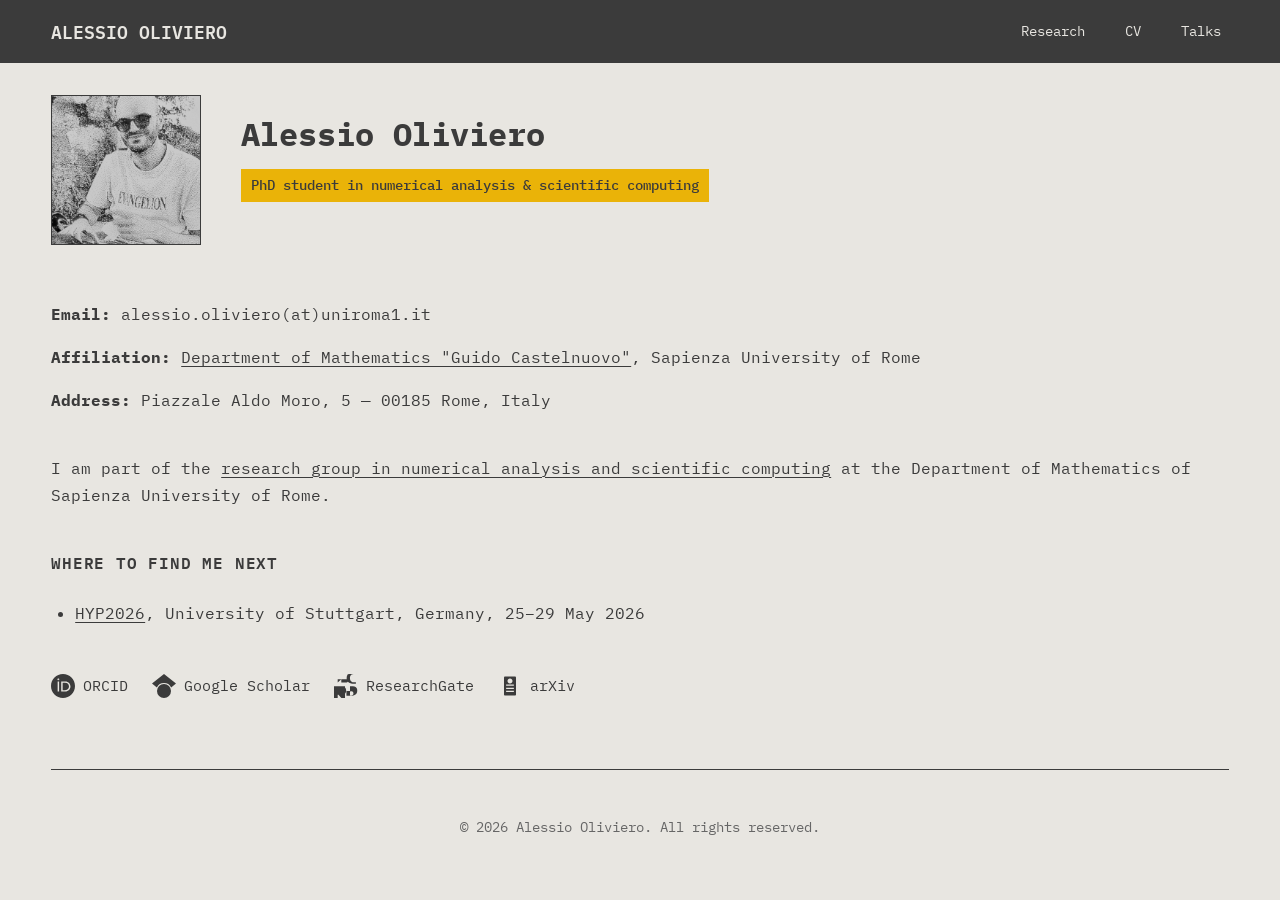
==== index.html @ b63347f8 "Initial upload" ====
<!DOCTYPE html>
<html lang="en">

<head>
    <meta charset="UTF-8">
    <meta name="viewport" content="width=device-width, initial-scale=1.0">
    <title>Alessio Oliviero - Home</title>
    <meta name="description" content="Personal website of Alessio Oliviero.">
    <link rel="stylesheet" href="style.css">
</head>

<body class="home">
    <nav>
        <a href="index.html" class="site-title">Alessio Oliviero</a>
        <div class="nav-links">
            <a href="research.html">Research</a>
            <a href="cv.html">CV</a>
            <a href="talks.html">Talks</a>
        </div>
    </nav>

    <div class="container">
        <header class="header-container">
            <img id="profile-photo" src="io.jpg" alt="Alessio Oliviero">
            <div>
                <h1 class="page-title">Alessio Oliviero</h1>
                <p class="subtitle">PhD student in numerical analysis & scientific computing</p>
            </div>
        </header>

        <section>
            <p><strong>Email:</strong> alessio.oliviero(at)uniroma1.it</p>
            <p><strong>Affiliation:</strong> <a href="https://www.mat.uniroma1.it/" target="_blank">Department of
                    Mathematics "Guido Castelnuovo"</a>, Sapienza University of Rome</p>
            <p><strong>Address:</strong> Piazzale Aldo Moro, 5 &mdash; 00185 Rome, Italy</p>
        </section>

        <section>
            <p>I am part of the <a href="https://sites.google.com/uniroma1.it/an-sc-research-group/home"
                    target="_blank">research group in numerical analysis and scientific computing</a> at the Department
                of Mathematics of Sapienza University of Rome.</p>
        </section>

        <section>
            <h2 class="section-heading">Where to find me next</h2>
            <ul>
                <li><a href="https://www.hyp2026.uni-stuttgart.de/" target="_blank">HYP2026</a>, University of
                    Stuttgart, Germany, 25&ndash;29 May 2026</li>
            </ul>
        </section>

        <section class="social-links">
            <a href="https://orcid.org/0009-0003-2603-6431" title="ORCID" target="_blank">
                <svg width="24" height="24" viewBox="0 0 24 24" fill="currentColor" xmlns="http://www.w3.org/2000/svg">
                    <path
                        d="M12 0C5.372 0 0 5.372 0 12c0 6.627 5.372 12 12 12 6.627 0 12-5.372 12-12C24 5.372 18.627 0 12 0zM7.369 4.378c.525 0 .947.431.947.947s-.422.947-.947.947a.95.95 0 0 1-.947-.947c0-.525.422-.947.947-.947zm-.722 3.038h1.444v10.041H6.647V7.416zm3.562 0h3.9c3.712 0 5.344 2.653 5.344 5.025 0 2.578-2.016 5.025-5.325 5.025h-3.919V7.416zm1.444 1.303v7.444h2.297c3.272 0 4.022-2.484 4.022-3.722 0-2.016-1.284-3.722-4.097-3.722h-2.222z" />
                </svg>
                <span>ORCID</span>
            </a>
            <a href="https://scholar.google.it/citations?user=hSpSvKQAAAAJ&hl" title="Google Scholar" target="_blank">
                <svg width="24" height="24" viewBox="0 0 24 24" fill="currentColor" xmlns="http://www.w3.org/2000/svg">
                    <path
                        d="M12 24a7 7 0 1 1 0-14 7 7 0 0 1 0 14zm0-24L0 9.5l4.838 3.94A8 8 0 0 1 12 9a8 8 0 0 1 7.162 4.44L24 9.5 12 0z" />
                </svg>
                <span>Google Scholar</span>
            </a>
            <a href="https://www.researchgate.net/profile/Alessio-Oliviero-2" title="ResearchGate" target="_blank">
                <svg width="24" height="24" viewBox="0 0 24 24" fill="currentColor" xmlns="http://www.w3.org/2000/svg">
                    <path
                        d="M19.586 0c-.818 0-1.508.19-2.073.565-.564.377-.97.836-1.213 1.374-.249.546-.38 1.222-.38 2.028 0 1.945.722 3.257 2.147 3.923.284.137.66.223 1.124.256.467.034.908.051 1.314.051.411 0 .882-.017 1.416-.051l-.034 1.584c-.58.016-1.123.016-1.636.016-1.191 0-2.247-.09-3.15-.264-1.428-.275-2.529-.86-3.298-1.748-.771-.892-1.157-2.148-1.157-3.754 0-1.533.376-2.784 1.118-3.742C14.508.275 15.65 0 17.184 0h2.402zm-12.28 12.353H11v11.62H7.306v-5.264H3.694v5.264H0v-11.62h7.306c1.69 0 2.923.368 3.696 1.103.774.735 1.161 1.761 1.161 3.076 0 1.23-.332 2.196-.995 2.894-.664.698-1.62 1.103-2.868 1.213l3.525 3.32h-4.463l-2.91-3.287h-1.854v3.287H0V15.54h3.694v-3.187zm0-6.992h3.696c1.69 0 2.924.368 2.924 1.616 0 1.25-.956 1.624-2.26 1.624H7.306V5.361H3.694v3.24zm8.683 6.992h2.905c1.173 0 2.072.194 2.697.58.625.385 1.056.91 1.294 1.57.237.66.357 1.423.357 2.292 0 1.834-.693 3.166-2.076 3.996-1.382.83-3.294 1.246-5.733 1.246H16v-9.684zM12.44 19.46v2.368h3.364c1.176 0 2.074-.183 2.693-.547.62-.364.93-.974.93-1.832 0-.85-.315-1.458-.946-1.825-.63-.367-1.523-.55-2.677-.55h-3.364v2.386z" />
                </svg>
                <span>ResearchGate</span>
            </a>
            <a href="https://arxiv.org/search/?searchtype=author&query=Oliviero%2C+A" title="arXiv" target="_blank">
                <svg width="24" height="24" viewBox="0 0 24 24" fill="currentColor" xmlns="http://www.w3.org/2000/svg">
                    <path
                        d="M16.924 2.4H7.075C6.482 2.4 6 2.883 6 3.475v17.05c0 .592.482 1.075 1.075 1.075h9.849c.592 0 1.076-.483 1.076-1.075V3.475c0-.592-.484-1.075-1.076-1.075zm-1.05 15.688H8.125V16.85h7.75v1.238zm0-3.138H8.125v-1.237h7.75v1.237zm0-3.125H8.125v-1.238h7.75v1.238zM12 9.537c-1.378 0-2.5-1.121-2.5-2.5s1.122-2.5 2.5-2.5 2.5 1.121 2.5 2.5-1.122 2.5-2.5 2.5z" />
                </svg>
                <span>arXiv</span>
            </a>
        </section>

        <footer>
            <p>&copy; 2026 Alessio Oliviero. All rights reserved.</p>
        </footer>
    </div>
</body>

</html>
---- style.css ----
@import url('https://fonts.googleapis.com/css2?family=IBM+Plex+Mono:ital,wght@0,300;0,400;0,500;0,600;0,700;1,400&display=swap');

:root {
  --bg: #e8e6e1;
  --text: #3b3b3b;
  --accent: #eab308;
  --border: #3b3b3b;
  --muted: #666666;
}

* {
  border-radius: 0 !important;
  box-shadow: none !important;
  box-sizing: border-box;
}

body {
  font-family: 'IBM Plex Mono', monospace;
  font-weight: 400;
  background-color: var(--bg);
  color: var(--text);
  margin: 0;
  padding: 0;
  line-height: 1.7;
}

/* Full-width container */
.container {
  width: 100%;
  padding: 2rem 4vw;
}

@media (max-width: 768px) {
  .container {
    padding: 1.5rem 20px;
  }
}

/* Nav Bar — full width */
nav {
  display: flex;
  justify-content: space-between;
  align-items: center;
  background-color: var(--text);
  color: var(--bg);
  padding: 1rem 4vw;
}

@media (max-width: 768px) {
  nav {
    flex-direction: column;
    gap: 1rem;
    padding: 1rem 20px 1.5rem;
  }
}

.site-title {
  font-weight: 600;
  font-size: 1.1rem;
  text-transform: uppercase;
  color: var(--bg);
  text-decoration: none;
}

.site-title:hover {
  color: var(--accent);
}

.nav-links {
  display: flex;
  gap: 1.5rem;
  font-family: 'IBM Plex Mono', monospace;
  font-size: 0.85rem;
  color: var(--bg);
}

.nav-links a {
  text-decoration: none;
  color: var(--bg);
  padding: 4px 8px;
  transition: none;
}

.nav-links a.active {
  background-color: var(--accent);
  color: var(--text);
}

.nav-links a:hover {
  color: var(--accent);
}

.nav-links a.active:hover {
  color: var(--muted);
}

/* Headings */
h1, h2, h3, h4, h5, h6 {
  font-weight: 600;
  color: var(--text);
}

h1.page-title {
  font-weight: 700;
  font-size: 2rem;
  margin-bottom: 0.5rem;
  margin-top: 0;
}

.subtitle {
  font-family: 'IBM Plex Mono', monospace;
  font-weight: 500;
  font-size: 0.9rem;
  background-color: var(--accent);
  color: var(--text);
  display: inline-block;
  padding: 4px 10px;
  margin-top: 0;
  margin-bottom: 2rem;
}

/* Sections with full-width separators */
section {
  margin-bottom: 3.5rem;
  padding-bottom: 3.5rem;
  border-bottom: 1px solid var(--border);
}

section:last-of-type {
  border-bottom: none;
}

body.home section {
  border-bottom: none;
  padding-bottom: 0;
  margin-bottom: 2.5rem;
}

h2.section-heading {
  font-weight: 600;
  font-size: 1rem;
  text-transform: uppercase;
  letter-spacing: 0.05em;
  color: var(--text);
  margin-bottom: 1.5rem;
}

h3.subsection-heading {
  font-size: 1rem;
  font-weight: 600;
  color: var(--text);
  margin-top: 2rem;
  margin-bottom: 1rem;
}

/* Links */
a {
  color: var(--text);
  text-decoration: underline;
  text-decoration-thickness: 1px;
  text-decoration-color: var(--border);
  text-underline-offset: 3px;
}

a:hover {
  color: var(--accent);
}

nav a:hover, .btn-outline:hover, .badge:hover {
  text-decoration: none;
}

ul {
  padding-left: 1.5rem;
  margin-top: 0.5rem;
}

li {
  margin-bottom: 0.8rem;
}

/* Social links */
.social-links {
  display: flex;
  flex-wrap: wrap;
  gap: 1.5rem;
  margin-top: 2rem;
}

.social-links a {
  color: var(--text);
  display: flex;
  align-items: center;
  justify-content: center;
  gap: 0.5rem;
  transition: none;
  text-decoration: none;
  padding: 6px 0;
  font-family: 'IBM Plex Mono', monospace;
  font-size: 0.95rem;
}

.social-links a:hover {
  color: var(--accent);
}

/* Footer */
footer {
  text-align: center;
  font-size: 0.85rem;
  color: var(--muted);
  font-family: 'IBM Plex Mono', monospace;
  margin-top: 4rem;
  padding-top: 2rem;
  border-top: 1px solid var(--border);
}

/* Publications */
.publication-item {
  margin-bottom: 1.5rem;
  padding-left: 0.5rem;
  border-left: 2px solid transparent;
}

.publication-item:hover {
  border-left: 2px solid var(--accent);
}

.note {
  color: var(--muted);
  font-size: 0.9rem;
}

/* Top bar (Download PDF) */
.top-bar {
  display: flex;
  justify-content: flex-end;
  margin-bottom: 1.5rem;
}

.btn-outline {
  background-color: transparent;
  color: var(--text);
  border: 1px solid var(--border);
  font-family: 'IBM Plex Mono', monospace;
  padding: 6px 14px;
  font-size: 0.85rem;
  text-decoration: none;
  display: inline-block;
  transition: none;
}

.btn-outline:hover {
  background-color: var(--accent);
  color: var(--text);
  border: 1px solid var(--border);
  text-decoration: none;
}

/* CV timeline entries */
.cv-entry {
  display: flex;
  margin-bottom: 2rem;
}

.cv-date {
  width: 120px;
  flex-shrink: 0;
  font-size: 0.85rem;
  color: var(--muted);
  padding-top: 0.25rem;
  font-family: 'IBM Plex Mono', monospace;
}

.cv-content {
  flex: 1;
  min-width: 0;
  border-left: 2px solid var(--border);
  padding-left: 1.5rem;
  transition: border-color 0s;
}

.cv-entry:hover .cv-content {
  border-left-color: var(--accent);
}

.cv-role {
  font-style: normal;
  font-weight: 600;
  font-size: 1.1rem;
  margin: 0 0 0.3rem 0;
  color: var(--text);
}

.cv-institution {
  font-weight: 400;
  margin-bottom: 0.4rem;
}

.cv-description {
  margin-top: 0.4rem;
  font-size: 0.95rem;
}

/* Badges */
.badge {
  background-color: transparent;
  color: var(--text);
  border: 1px solid var(--border);
  font-family: 'IBM Plex Mono', monospace;
  text-transform: none;
  padding: 2px 8px;
  text-decoration: none;
  font-size: 0.7rem;
  display: inline-block;
  margin-left: 0.5rem;
  vertical-align: middle;
  text-indent: 0;
  line-height: 1.4;
}

.badge:hover {
  background-color: var(--accent);
  color: var(--text);
  text-decoration: none;
}

/* Profile photo */
#profile-photo {
  width: 150px;
  height: 150px;
  object-fit: cover;
  filter: grayscale(100%);
  border: 1px solid var(--border);
}

/* Header with profile photo */
.header-container {
  display: flex;
  gap: 2.5rem;
  align-items: center;
  margin-bottom: 3.5rem;
}

@media (max-width: 768px) {
  .header-container {
    flex-direction: column;
    text-align: center;
  }
}

/* Responsive tables */
table {
  width: 100%;
  border-collapse: collapse;
}

@media (max-width: 768px) {
  .table-wrapper {
    overflow-x: auto;
    -webkit-overflow-scrolling: touch;
  }
}
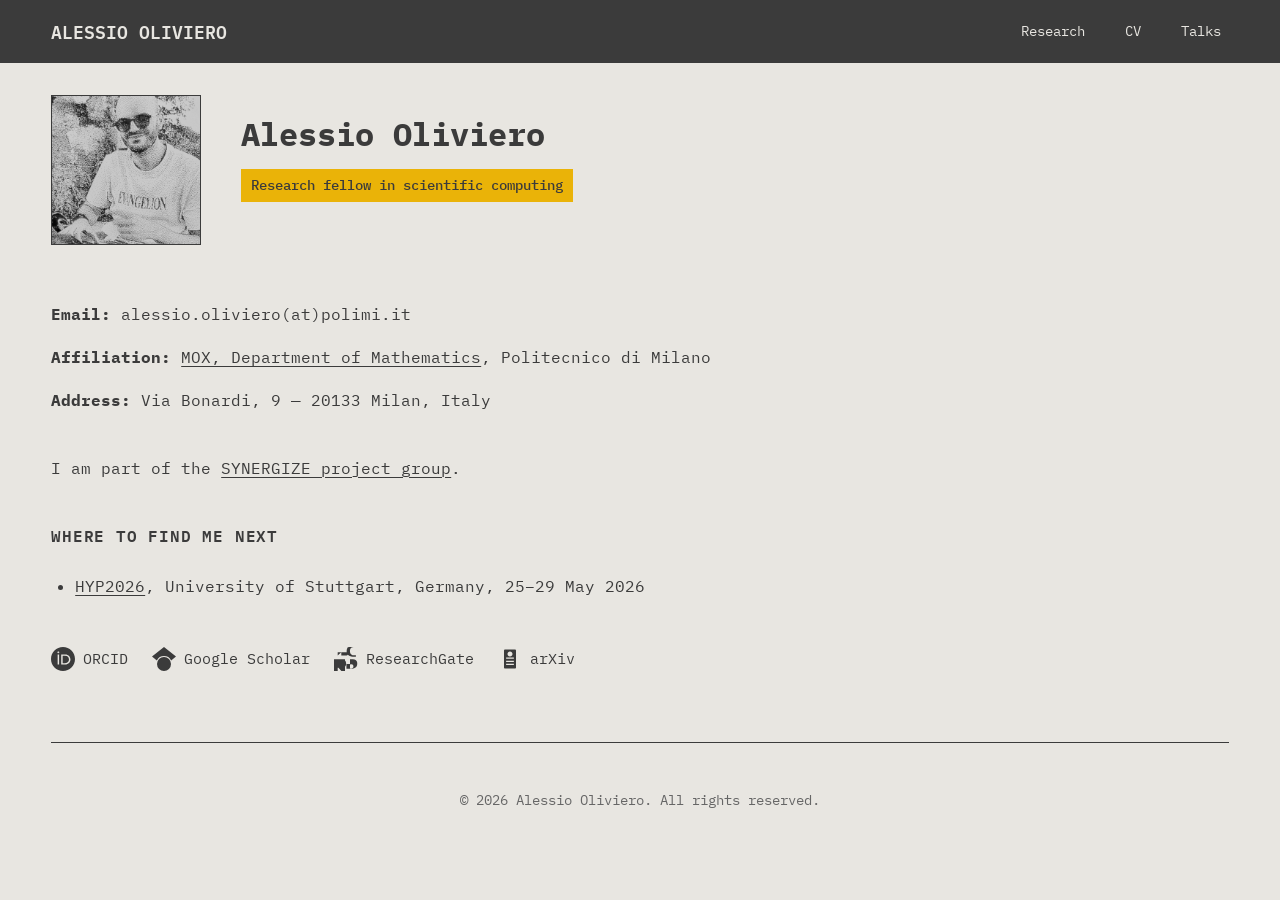
==== commit af56815f: "Update personal information and affiliations in index.html" ====
--- a/index.html
+++ b/index.html
@@ -24,21 +24,19 @@
             <img id="profile-photo" src="io.jpg" alt="Alessio Oliviero">
             <div>
                 <h1 class="page-title">Alessio Oliviero</h1>
-                <p class="subtitle">PhD student in numerical analysis & scientific computing</p>
+                <p class="subtitle">Research fellow in scientific computing</p>
             </div>
         </header>
 
         <section>
-            <p><strong>Email:</strong> alessio.oliviero(at)uniroma1.it</p>
-            <p><strong>Affiliation:</strong> <a href="https://www.mat.uniroma1.it/" target="_blank">Department of
-                    Mathematics "Guido Castelnuovo"</a>, Sapienza University of Rome</p>
-            <p><strong>Address:</strong> Piazzale Aldo Moro, 5 &mdash; 00185 Rome, Italy</p>
+            <p><strong>Email:</strong> alessio.oliviero(at)polimi.it</p>
+            <p><strong>Affiliation:</strong> <a href="https://mox.polimi.it/" target="_blank">MOX, Department of Mathematics</a>, Politecnico di Milano</p>
+            <p><strong>Address:</strong> Via Bonardi, 9 &mdash; 20133 Milan, Italy</p>
         </section>
 
         <section>
-            <p>I am part of the <a href="https://sites.google.com/uniroma1.it/an-sc-research-group/home"
-                    target="_blank">research group in numerical analysis and scientific computing</a> at the Department
-                of Mathematics of Sapienza University of Rome.</p>
+            <p>I am part of the <a href="https://mox.polimi.it/industrial-and-scientific-projects/project-detail/?id=198"
+                    target="_blank">SYNERGIZE project group</a>.</p>
         </section>
 
         <section>
@@ -86,4 +84,4 @@
     </div>
 </body>
 
-</html>+</html>
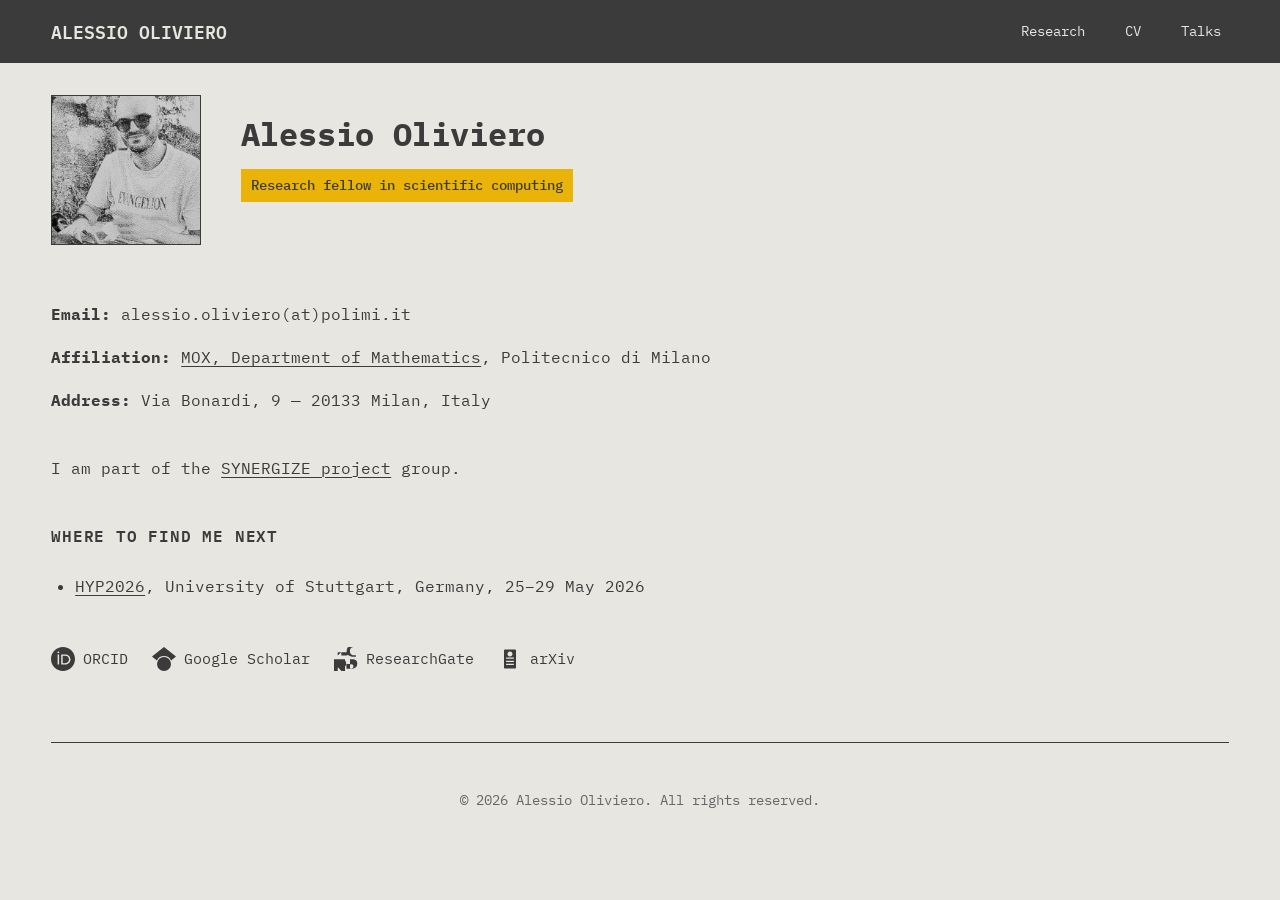
==== commit 0dbe7984: "Fix link text for SYNERGIZE project group" ====
--- a/index.html
+++ b/index.html
@@ -36,7 +36,7 @@
 
         <section>
             <p>I am part of the <a href="https://mox.polimi.it/industrial-and-scientific-projects/project-detail/?id=198"
-                    target="_blank">SYNERGIZE project group</a>.</p>
+                    target="_blank">SYNERGIZE project</a> group.</p>
         </section>
 
         <section>
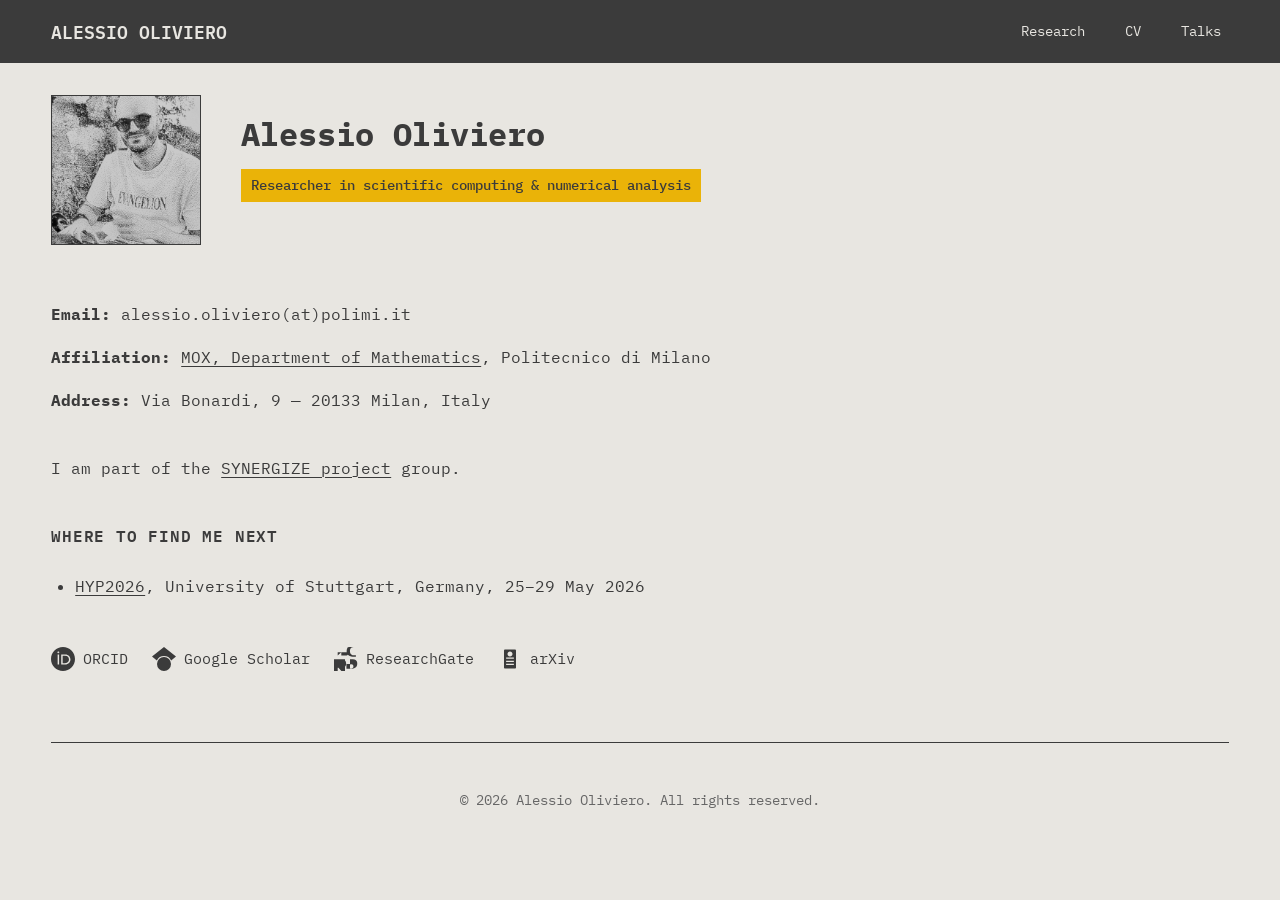
==== commit 19184ffa: "Update subtitle for Alessio Oliviero" ====
--- a/index.html
+++ b/index.html
@@ -24,7 +24,7 @@
             <img id="profile-photo" src="io.jpg" alt="Alessio Oliviero">
             <div>
                 <h1 class="page-title">Alessio Oliviero</h1>
-                <p class="subtitle">Research fellow in scientific computing</p>
+                <p class="subtitle">Researcher in scientific computing & numerical analysis</p>
             </div>
         </header>
 
